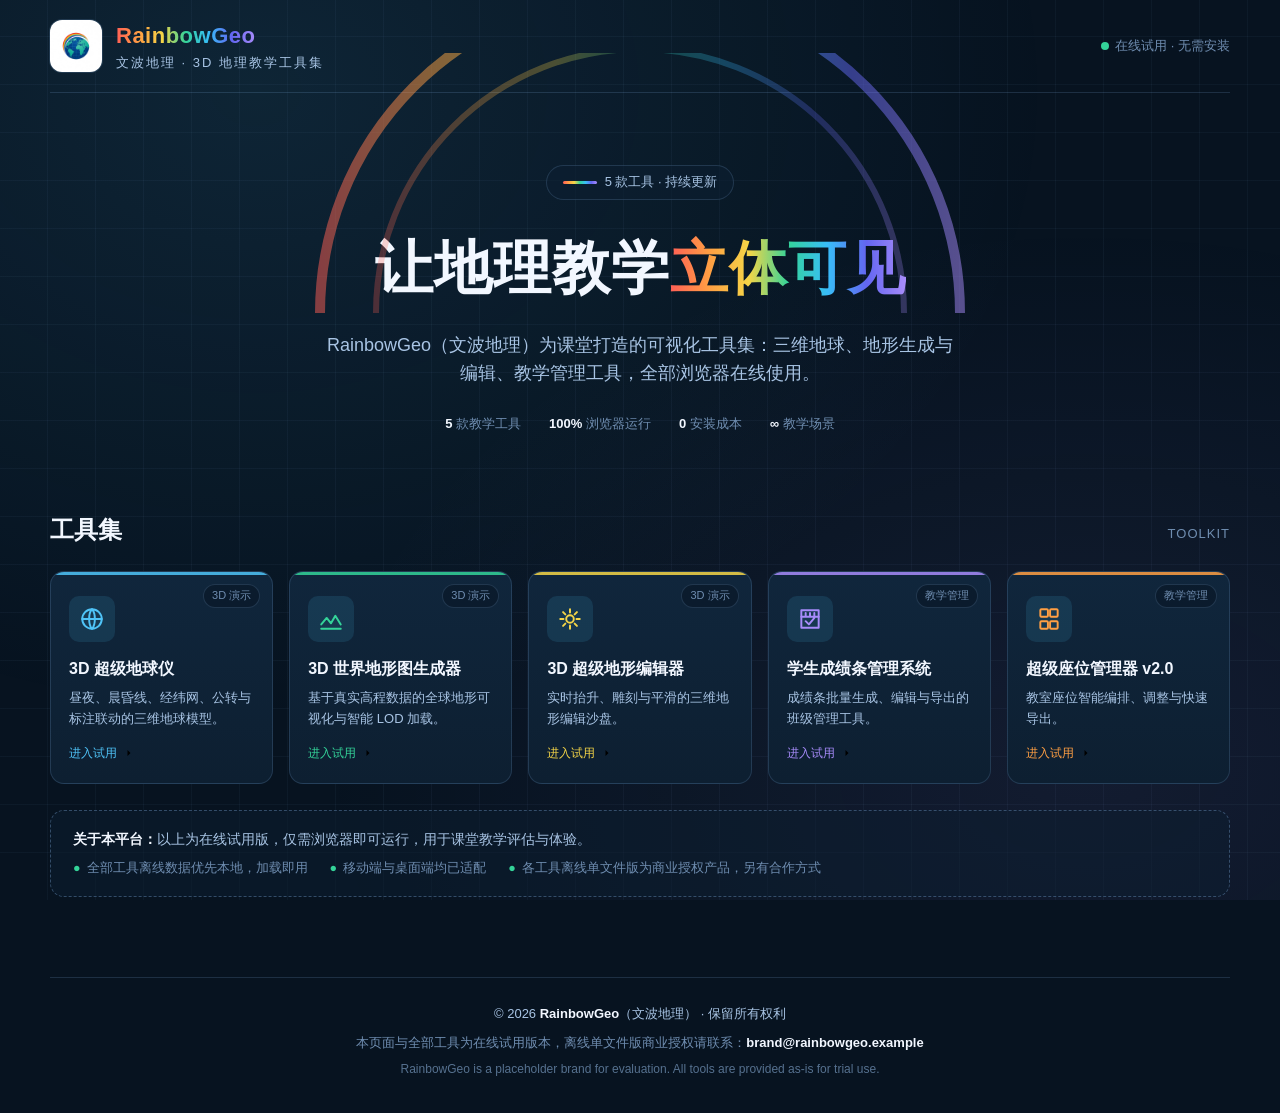
==== index.html @ 6d9ca39e "自动解压 v1.0" ====
<!DOCTYPE html>
<html lang="zh-CN">
<head>
<meta charset="UTF-8">
<meta name="viewport" content="width=device-width, initial-scale=1.0">
<title>RainbowGeo · 文波地理 — 3D 地理教学工具集</title>
<meta name="description" content="RainbowGeo（文波地理）3D 地理教学工具集：3D 超级地球仪、世界地形图生成器、地形编辑器、成绩条管理系统、座位管理器。在线免费试用。">
<link rel="icon" href="data:image/svg+xml,%3Csvg xmlns='http://www.w3.org/2000/svg' viewBox='0 0 100 100'%3E%3Ccircle cx='50' cy='50' r='46' fill='%231d4ed8'/%3E%3Cpath d='M15 62c8 10 20 16 35 16s27-6 35-16' stroke='%23f59e0b' stroke-width='7' fill='none'/%3E%3Cpath d='M50 8c-24 0-40 18-40 42 20 4 34-4 40-14 6 10 20 18 40 14 0-24-16-42-40-42z' fill='%2334d399'/%3E%3Cpath d='M12 36c20 6 34 2 38-6M88 36c-20 6-34 2-38-6' stroke='%23fff' stroke-width='3' fill='none'/%3E%3C/svg%3E">
<style>
  :root {
    --bg-deep: #071320;
    --bg-panel: #0d1f31;
    --bg-card: #10263c;
    --line: rgba(148, 197, 255, 0.16);
    --ink-hi: #f2f7ff;
    --ink-mid: #a8c4e4;
    --ink-low: #6f8db0;
    --accent: #4fc3f7;
    --rainbow: linear-gradient(90deg,#ff5f56,#ff9f43,#f5d547,#34d399,#38bdf8,#6366f1,#a78bfa);
    --radius: 14px;
  }
  * { margin: 0; padding: 0; box-sizing: border-box; }
  html { scroll-behavior: smooth; }
  body {
    font-family: -apple-system, BlinkMacSystemFont, "Segoe UI", Roboto, "PingFang SC", "Hiragino Sans GB", "Microsoft YaHei", sans-serif;
    background: var(--bg-deep);
    color: var(--ink-hi);
    line-height: 1.6;
    -webkit-font-smoothing: antialiased;
  }
  /* ===== 经纬网背景纹理（CSS 生成，轻量） ===== */
  .grid-bg {
    position: fixed; inset: 0; pointer-events: none; z-index: 0;
    background:
      radial-gradient(ellipse at 20% 10%, rgba(79,195,247,0.10), transparent 55%),
      radial-gradient(ellipse at 85% 85%, rgba(167,139,250,0.08), transparent 50%),
      repeating-linear-gradient(0deg, transparent 0 47px, rgba(148,197,255,0.045) 47px 48px),
      repeating-linear-gradient(90deg, transparent 0 47px, rgba(148,197,255,0.045) 47px 48px);
  }
  .wrap { position: relative; z-index: 1; max-width: 1180px; margin: 0 auto; padding: 0 24px; }

  /* ===== 顶部品牌栏 ===== */
  .brand-bar {
    display: flex; align-items: center; justify-content: space-between;
    padding: 18px 0; border-bottom: 1px solid var(--line);
  }
  .brand {
    display: flex; align-items: center; gap: 14px;
  }
  .brand-logo {
    width: 52px; height: 52px; border-radius: 12px; object-fit: cover;
    background: #0b1f33; box-shadow: 0 0 0 1px var(--line);
  }
  .brand-name { font-size: 22px; font-weight: 800; letter-spacing: 0.5px; }
  .brand-name em { font-style: normal; background: var(--rainbow); -webkit-background-clip: text; background-clip: text; color: transparent; }
  .brand-cn { font-size: 13px; color: var(--ink-mid); letter-spacing: 2px; }
  .brand-right { font-size: 13px; color: var(--ink-low); }
  .brand-right .dot { display: inline-block; width: 8px; height: 8px; border-radius: 50%; background: #34d399; margin-right: 6px; }

  /* ===== Hero ===== */
  .hero { padding: 72px 0 56px; text-align: center; position: relative; }
  .hero-badge {
    display: inline-flex; align-items: center; gap: 8px;
    font-size: 13px; color: var(--ink-mid);
    border: 1px solid var(--line); border-radius: 999px;
    padding: 6px 16px; margin-bottom: 22px;
    background: rgba(13,31,49,0.6);
  }
  .hero-badge .bar { width: 34px; height: 3px; border-radius: 2px; background: var(--rainbow); }
  .hero h1 { font-size: clamp(34px, 5.6vw, 58px); font-weight: 800; letter-spacing: 1px; }
  .hero h1 .ra { background: var(--rainbow); -webkit-background-clip: text; background-clip: text; color: transparent; }
  .hero .sub { margin-top: 16px; font-size: clamp(15px, 2vw, 18px); color: var(--ink-mid); max-width: 640px; margin-left: auto; margin-right: auto; }
  .hero .meta { margin-top: 26px; display: flex; justify-content: center; gap: 28px; flex-wrap: wrap; font-size: 13px; color: var(--ink-low); }
  .hero .meta b { color: var(--ink-hi); font-weight: 600; }
  .rainbow-arc { position: absolute; left: 50%; top: -40px; transform: translateX(-50%); width: 720px; max-width: 90vw; opacity: 0.5; pointer-events: none; }

  /* ===== 工具卡片 ===== */
  .tools { padding: 20px 0 40px; }
  .tools-head { display: flex; align-items: baseline; justify-content: space-between; margin-bottom: 22px; }
  .tools-head h2 { font-size: 24px; font-weight: 700; }
  .tools-head .en { font-size: 13px; color: var(--ink-low); letter-spacing: 1px; }
  .tool-grid { display: grid; grid-template-columns: repeat(5, 1fr); gap: 16px; }
  .tool-card {
    position: relative; display: block; text-decoration: none; color: inherit;
    background: linear-gradient(180deg, var(--bg-card), var(--bg-panel));
    border: 1px solid var(--line); border-radius: var(--radius);
    padding: 24px 18px 20px; overflow: hidden;
    transition: transform 0.18s ease, border-color 0.18s ease, box-shadow 0.18s ease;
  }
  .tool-card:hover { transform: translateY(-4px); border-color: rgba(79,195,247,0.5); box-shadow: 0 12px 30px rgba(0,0,0,0.35); }
  .tool-card .accent-line { position: absolute; top: 0; left: 0; right: 0; height: 3px; background: var(--accent, var(--rainbow)); opacity: 0.85; }
  .tool-icon {
    width: 46px; height: 46px; border-radius: 10px; display: flex; align-items: center; justify-content: center;
    background: rgba(79,195,247,0.12); margin-bottom: 14px;
  }
  .tool-icon svg { width: 26px; height: 26px; stroke: var(--accent, #4fc3f7); fill: none; stroke-width: 1.8; stroke-linecap: round; stroke-linejoin: round; }
  .tool-card h3 { font-size: 16px; font-weight: 700; margin-bottom: 6px; }
  .tool-card p { font-size: 13px; color: var(--ink-mid); min-height: 40px; }
  .tool-card .go { margin-top: 14px; font-size: 12px; color: var(--accent, #4fc3f7); display: flex; align-items: center; gap: 4px; }
  .tool-card .go svg { width: 12px; height: 12px; }
  .tool-tag {
    position: absolute; top: 12px; right: 12px; font-size: 11px; color: var(--ink-low);
    border: 1px solid var(--line); border-radius: 999px; padding: 2px 8px; background: rgba(7,19,32,0.5);
  }

  /* ===== 说明条 ===== */
  .notice {
    margin: 26px 0 40px; border: 1px dashed rgba(148,197,255,0.3); border-radius: var(--radius);
    padding: 18px 22px; font-size: 13.5px; color: var(--ink-mid);
    background: rgba(13,31,49,0.5);
  }
  .notice b { color: var(--ink-hi); font-weight: 600; }
  .notice .tips { margin-top: 8px; display: flex; gap: 22px; flex-wrap: wrap; font-size: 12.5px; color: var(--ink-low); }
  .notice .tips span { display: inline-flex; align-items: center; gap: 6px; }
  .notice .tips i { font-style: normal; color: #34d399; }

  /* ===== 版权栏 ===== */
  .copyright { border-top: 1px solid var(--line); padding: 26px 0 34px; text-align: center; font-size: 13px; color: var(--ink-low); }
  .copyright .brand-line { margin-bottom: 8px; color: var(--ink-mid); }
  .copyright .brand-line b { color: var(--ink-hi); }
  .copyright .lic { margin-top: 6px; font-size: 12px; color: #56718f; }

  /* ===== 响应式 ===== */
  @media (max-width: 1080px) {
    .tool-grid { grid-template-columns: repeat(3, 1fr); }
  }
  @media (max-width: 700px) {
    .tool-grid { grid-template-columns: 1fr; }
    .brand-bar { flex-direction: column; gap: 10px; }
    .hero { padding: 48px 0 36px; }
    .tool-card p { font-size: 14px; min-height: 0; }
    .tool-card .go { font-size: 13px; }
    .notice { font-size: 14px; }
  }
</style>
</head>
<body>
<div class="grid-bg"></div>

<!-- ===== 顶部品牌栏（品牌占位：logo 占位图 + 品牌名） ===== -->
<header class="brand-bar wrap">
  <div class="brand">
    <!-- ★ 商标图占位：正式商标 jpg 替换 rainbowgeo/assets/img/brand-logo.jpg 即可 -->
    <img class="brand-logo" src="assets/img/brand-logo.jpg" alt="RainbowGeo 商标（占位）">
    <div>
      <div class="brand-name"><em>RainbowGeo</em></div>
      <div class="brand-cn">文波地理 · 3D 地理教学工具集</div>
    </div>
  </div>
  <div class="brand-right"><span class="dot"></span>在线试用 · 无需安装</div>
</header>

<!-- ===== Hero ===== -->
<section class="hero wrap">
  <svg class="rainbow-arc" viewBox="0 0 720 260" aria-hidden="true">
    <defs>
      <linearGradient id="arcG" x1="0" y1="0" x2="1" y2="0">
        <stop offset="0" stop-color="#ff5f56"/><stop offset=".17" stop-color="#ff9f43"/>
        <stop offset=".34" stop-color="#f5d547"/><stop offset=".5" stop-color="#34d399"/>
        <stop offset=".66" stop-color="#38bdf8"/><stop offset=".83" stop-color="#6366f1"/><stop offset="1" stop-color="#a78bfa"/>
      </linearGradient>
    </defs>
    <path d="M40 260 a320 320 0 0 1 640 0" fill="none" stroke="url(#arcG)" stroke-width="10" stroke-linecap="round"/>
    <path d="M96 260 a264 264 0 0 1 528 0" fill="none" stroke="url(#arcG)" stroke-width="6" stroke-linecap="round" opacity=".55"/>
  </svg>
  <div class="hero-badge"><span class="bar"></span>5 款工具 · 持续更新</div>
  <h1>让地理教学<span class="ra">立体可见</span></h1>
  <p class="sub">RainbowGeo（文波地理）为课堂打造的可视化工具集：三维地球、地形生成与编辑、教学管理工具，全部浏览器在线使用。</p>
  <div class="meta">
    <span><b>5</b> 款教学工具</span>
    <span><b>100%</b> 浏览器运行</span>
    <span><b>0</b> 安装成本</span>
    <span><b>∞</b> 教学场景</span>
  </div>
</section>

<!-- ===== 工具导航 ===== -->
<section class="tools wrap">
  <div class="tools-head">
    <h2>工具集</h2>
    <span class="en">TOOLKIT</span>
  </div>
  <div class="tool-grid">

    <a class="tool-card" href="tools/globe/index.html" style="--accent:#4fc3f7">
      <span class="accent-line"></span><span class="tool-tag">3D 演示</span>
      <span class="tool-icon"><svg viewBox="0 0 24 24"><circle cx="12" cy="12" r="9"/><path d="M3 12h18M12 3c3.5 3.6 3.5 14.4 0 18M12 3c-3.5 3.6-3.5 14.4 0 18"/></svg></span>
      <h3>3D 超级地球仪</h3>
      <p>昼夜、晨昏线、经纬网、公转与标注联动的三维地球模型。</p>
      <span class="go">进入试用 <svg viewBox="0 0 24 24"><path d="M5 12h14M13 6l6 6-6 6"/></svg></span>
    </a>

    <a class="tool-card" href="tools/terrain-gen/index.html" style="--accent:#34d399">
      <span class="accent-line"></span><span class="tool-tag">3D 演示</span>
      <span class="tool-icon"><svg viewBox="0 0 24 24"><path d="M3 17l5-6 4 5 4-7 5 8"/><path d="M3 21h18"/></svg></span>
      <h3>3D 世界地形图生成器</h3>
      <p>基于真实高程数据的全球地形可视化与智能 LOD 加载。</p>
      <span class="go">进入试用 <svg viewBox="0 0 24 24"><path d="M5 12h14M13 6l6 6-6 6"/></svg></span>
    </a>

    <a class="tool-card" href="tools/terrain-edit/index.html" style="--accent:#f5d547">
      <span class="accent-line"></span><span class="tool-tag">3D 演示</span>
      <span class="tool-icon"><svg viewBox="0 0 24 24"><path d="M12 3v3M12 18v3M3 12h3M18 12h3M5.6 5.6l2.1 2.1M16.3 16.3l2.1 2.1M18.4 5.6l-2.1 2.1M7.7 16.3l-2.1 2.1"/><circle cx="12" cy="12" r="3.5"/></svg></span>
      <h3>3D 超级地形编辑器</h3>
      <p>实时抬升、雕刻与平滑的三维地形编辑沙盘。</p>
      <span class="go">进入试用 <svg viewBox="0 0 24 24"><path d="M5 12h14M13 6l6 6-6 6"/></svg></span>
    </a>

    <a class="tool-card" href="tools/grades/index.html" style="--accent:#a78bfa">
      <span class="accent-line"></span><span class="tool-tag">教学管理</span>
      <span class="tool-icon"><svg viewBox="0 0 24 24"><path d="M4 4h16v16H4z"/><path d="M4 10h16M8 6.5v3M12 6.5v3M16 6.5v3M8 14l3 3 5-6"/></svg></span>
      <h3>学生成绩条管理系统</h3>
      <p>成绩条批量生成、编辑与导出的班级管理工具。</p>
      <span class="go">进入试用 <svg viewBox="0 0 24 24"><path d="M5 12h14M13 6l6 6-6 6"/></svg></span>
    </a>

    <a class="tool-card" href="tools/seats/index.html" style="--accent:#ff9f43">
      <span class="accent-line"></span><span class="tool-tag">教学管理</span>
      <span class="tool-icon"><svg viewBox="0 0 24 24"><rect x="4" y="3" width="7" height="7" rx="1"/><rect x="13" y="3" width="7" height="7" rx="1"/><rect x="4" y="14" width="7" height="7" rx="1"/><rect x="13" y="14" width="7" height="7" rx="1"/></svg></span>
      <h3>超级座位管理器 v2.0</h3>
      <p>教室座位智能编排、调整与快速导出。</p>
      <span class="go">进入试用 <svg viewBox="0 0 24 24"><path d="M5 12h14M13 6l6 6-6 6"/></svg></span>
    </a>

  </div>

  <div class="notice">
    <b>关于本平台：</b>以上为在线试用版，仅需浏览器即可运行，用于课堂教学评估与体验。<br>
    <div class="tips">
      <span><i>●</i> 全部工具离线数据优先本地，加载即用</span>
      <span><i>●</i> 移动端与桌面端均已适配</span>
      <span><i>●</i> 各工具离线单文件版为商业授权产品，另有合作方式</span>
    </div>
  </div>
</section>

<!-- ===== 版权栏（品牌占位：版权信息） ===== -->
<footer class="copyright wrap">
  <div class="brand-line">© 2026 <b>RainbowGeo</b>（文波地理） · 保留所有权利</div>
  <div>本页面与全部工具为在线试用版本，离线单文件版商业授权请联系：<b style="color:var(--ink-hi)">brand@rainbowgeo.example</b></div>
  <div class="lic">RainbowGeo is a placeholder brand for evaluation. All tools are provided as-is for trial use.</div>
</footer>

</body>
</html>
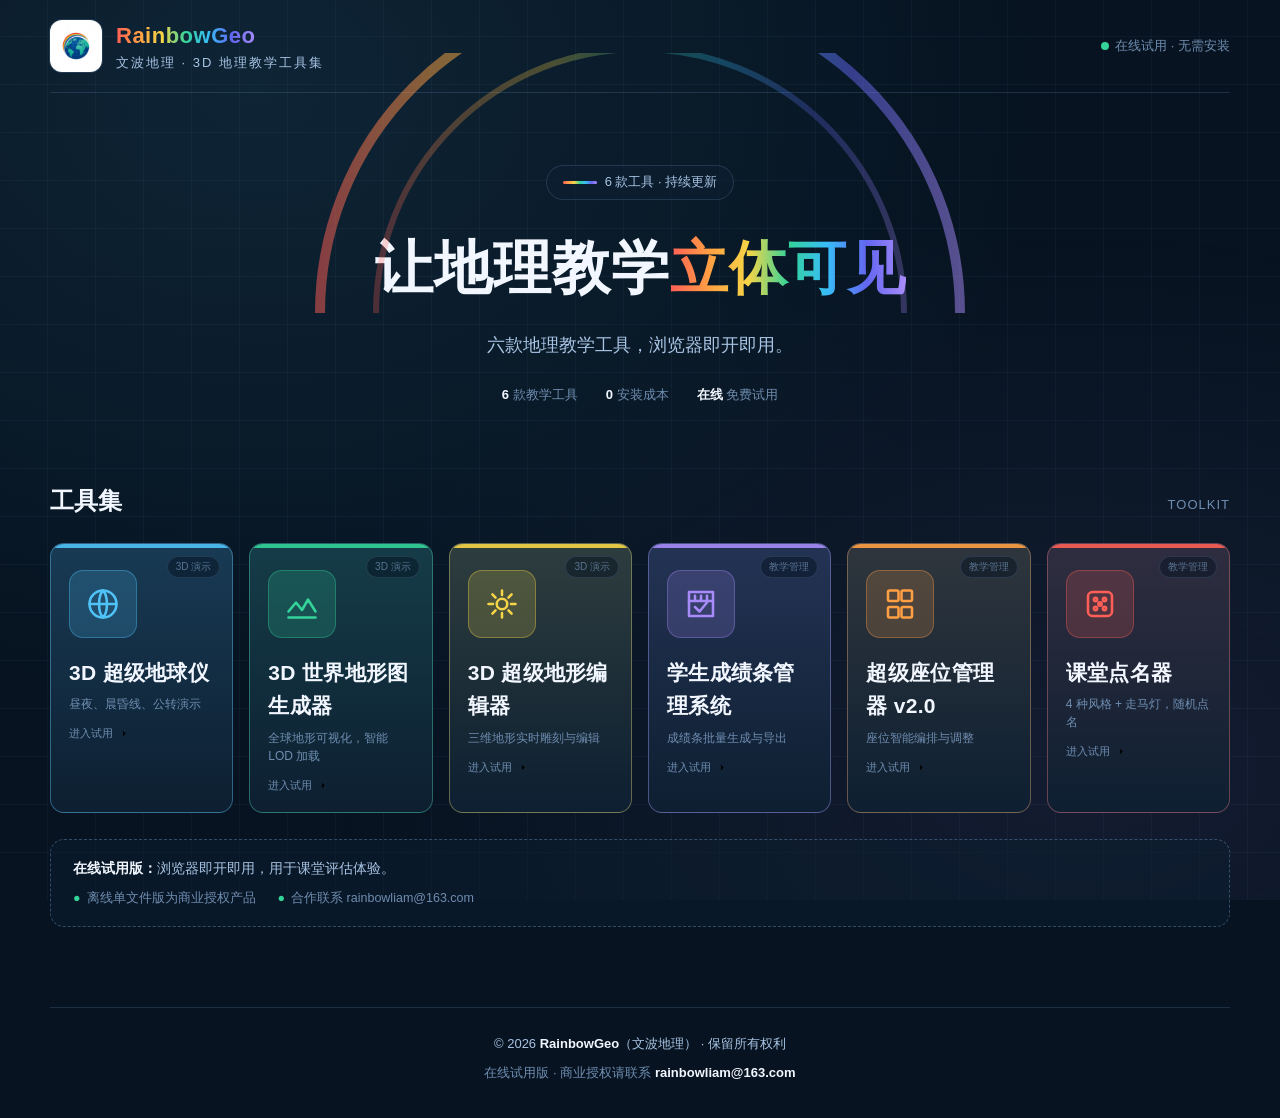
==== commit fb5533df: "自动解压 v1.0" ====
--- a/index.html
+++ b/index.html
@@ -4,7 +4,7 @@
 <meta charset="UTF-8">
 <meta name="viewport" content="width=device-width, initial-scale=1.0">
 <title>RainbowGeo · 文波地理 — 3D 地理教学工具集</title>
-<meta name="description" content="RainbowGeo（文波地理）3D 地理教学工具集：3D 超级地球仪、世界地形图生成器、地形编辑器、成绩条管理系统、座位管理器。在线免费试用。">
+<meta name="description" content="RainbowGeo（文波地理）3D 地理教学工具集：3D 超级地球仪、世界地形图生成器、地形编辑器、成绩条管理系统、座位管理器、课堂点名器。在线免费试用。">
 <link rel="icon" href="data:image/svg+xml,%3Csvg xmlns='http://www.w3.org/2000/svg' viewBox='0 0 100 100'%3E%3Ccircle cx='50' cy='50' r='46' fill='%231d4ed8'/%3E%3Cpath d='M15 62c8 10 20 16 35 16s27-6 35-16' stroke='%23f59e0b' stroke-width='7' fill='none'/%3E%3Cpath d='M50 8c-24 0-40 18-40 42 20 4 34-4 40-14 6 10 20 18 40 14 0-24-16-42-40-42z' fill='%2334d399'/%3E%3Cpath d='M12 36c20 6 34 2 38-6M88 36c-20 6-34 2-38-6' stroke='%23fff' stroke-width='3' fill='none'/%3E%3C/svg%3E">
 <style>
   :root {
@@ -79,28 +79,31 @@
   .tools-head { display: flex; align-items: baseline; justify-content: space-between; margin-bottom: 22px; }
   .tools-head h2 { font-size: 24px; font-weight: 700; }
   .tools-head .en { font-size: 13px; color: var(--ink-low); letter-spacing: 1px; }
-  .tool-grid { display: grid; grid-template-columns: repeat(5, 1fr); gap: 16px; }
+  .tool-grid { display: grid; grid-template-columns: repeat(6, 1fr); gap: 16px; }
   .tool-card {
     position: relative; display: block; text-decoration: none; color: inherit;
-    background: linear-gradient(180deg, var(--bg-card), var(--bg-panel));
-    border: 1px solid var(--line); border-radius: var(--radius);
-    padding: 24px 18px 20px; overflow: hidden;
+    background: var(--bg-card);
+    background: linear-gradient(180deg, color-mix(in srgb, var(--accent, #4fc3f7) 13%, var(--bg-card)), var(--bg-panel));
+    border: 1px solid color-mix(in srgb, var(--accent, #4fc3f7) 30%, var(--line));
+    border-radius: var(--radius);
+    padding: 26px 18px 18px; overflow: hidden;
     transition: transform 0.18s ease, border-color 0.18s ease, box-shadow 0.18s ease;
   }
-  .tool-card:hover { transform: translateY(-4px); border-color: rgba(79,195,247,0.5); box-shadow: 0 12px 30px rgba(0,0,0,0.35); }
-  .tool-card .accent-line { position: absolute; top: 0; left: 0; right: 0; height: 3px; background: var(--accent, var(--rainbow)); opacity: 0.85; }
+  .tool-card:hover { transform: translateY(-4px); border-color: var(--accent, #4fc3f7); box-shadow: 0 12px 30px color-mix(in srgb, var(--accent, #4fc3f7) 18%, rgba(0,0,0,0.35)); }
+  .tool-card .accent-line { position: absolute; top: 0; left: 0; right: 0; height: 4px; background: var(--accent, var(--rainbow)); opacity: 0.9; }
   .tool-icon {
-    width: 46px; height: 46px; border-radius: 10px; display: flex; align-items: center; justify-content: center;
-    background: rgba(79,195,247,0.12); margin-bottom: 14px;
-  }
-  .tool-icon svg { width: 26px; height: 26px; stroke: var(--accent, #4fc3f7); fill: none; stroke-width: 1.8; stroke-linecap: round; stroke-linejoin: round; }
-  .tool-card h3 { font-size: 16px; font-weight: 700; margin-bottom: 6px; }
-  .tool-card p { font-size: 13px; color: var(--ink-mid); min-height: 40px; }
-  .tool-card .go { margin-top: 14px; font-size: 12px; color: var(--accent, #4fc3f7); display: flex; align-items: center; gap: 4px; }
-  .tool-card .go svg { width: 12px; height: 12px; }
+    width: 68px; height: 68px; border-radius: 14px; display: flex; align-items: center; justify-content: center;
+    background: color-mix(in srgb, var(--accent, #4fc3f7) 18%, transparent); margin-bottom: 18px;
+    box-shadow: inset 0 0 0 1px color-mix(in srgb, var(--accent, #4fc3f7) 35%, transparent);
+  }
+  .tool-icon svg { width: 36px; height: 36px; stroke: var(--accent, #4fc3f7); fill: none; stroke-width: 1.7; stroke-linecap: round; stroke-linejoin: round; }
+  .tool-card h3 { font-size: 21px; font-weight: 800; margin-bottom: 6px; letter-spacing: .3px; }
+  .tool-card p { font-size: 12px; color: var(--ink-low); line-height: 1.5; }
+  .tool-card .go { margin-top: 12px; font-size: 11px; color: var(--ink-low); display: flex; align-items: center; gap: 4px; }
+  .tool-card .go svg { width: 11px; height: 11px; }
   .tool-tag {
-    position: absolute; top: 12px; right: 12px; font-size: 11px; color: var(--ink-low);
-    border: 1px solid var(--line); border-radius: 999px; padding: 2px 8px; background: rgba(7,19,32,0.5);
+    position: absolute; top: 12px; right: 12px; font-size: 10px; color: rgba(111,141,176,0.75);
+    border: 1px solid rgba(148,197,255,0.14); border-radius: 999px; padding: 2px 8px; background: rgba(7,19,32,0.5);
   }
 
   /* ===== 说明条 ===== */
@@ -128,9 +131,9 @@
     .tool-grid { grid-template-columns: 1fr; }
     .brand-bar { flex-direction: column; gap: 10px; }
     .hero { padding: 48px 0 36px; }
-    .tool-card p { font-size: 14px; min-height: 0; }
-    .tool-card .go { font-size: 13px; }
-    .notice { font-size: 14px; }
+    .tool-card p { font-size: 13px; }
+    .tool-card .go { font-size: 12px; }
+    .notice { font-size: 13.5px; }
   }
 </style>
 </head>
@@ -163,14 +166,13 @@
     <path d="M40 260 a320 320 0 0 1 640 0" fill="none" stroke="url(#arcG)" stroke-width="10" stroke-linecap="round"/>
     <path d="M96 260 a264 264 0 0 1 528 0" fill="none" stroke="url(#arcG)" stroke-width="6" stroke-linecap="round" opacity=".55"/>
   </svg>
-  <div class="hero-badge"><span class="bar"></span>5 款工具 · 持续更新</div>
+  <div class="hero-badge"><span class="bar"></span>6 款工具 · 持续更新</div>
   <h1>让地理教学<span class="ra">立体可见</span></h1>
-  <p class="sub">RainbowGeo（文波地理）为课堂打造的可视化工具集：三维地球、地形生成与编辑、教学管理工具，全部浏览器在线使用。</p>
+  <p class="sub">六款地理教学工具，浏览器即开即用。</p>
   <div class="meta">
-    <span><b>5</b> 款教学工具</span>
-    <span><b>100%</b> 浏览器运行</span>
+    <span><b>6</b> 款教学工具</span>
     <span><b>0</b> 安装成本</span>
-    <span><b>∞</b> 教学场景</span>
+    <span><b>在线</b> 免费试用</span>
   </div>
 </section>
 
@@ -186,7 +188,7 @@
       <span class="accent-line"></span><span class="tool-tag">3D 演示</span>
       <span class="tool-icon"><svg viewBox="0 0 24 24"><circle cx="12" cy="12" r="9"/><path d="M3 12h18M12 3c3.5 3.6 3.5 14.4 0 18M12 3c-3.5 3.6-3.5 14.4 0 18"/></svg></span>
       <h3>3D 超级地球仪</h3>
-      <p>昼夜、晨昏线、经纬网、公转与标注联动的三维地球模型。</p>
+      <p>昼夜、晨昏线、公转演示</p>
       <span class="go">进入试用 <svg viewBox="0 0 24 24"><path d="M5 12h14M13 6l6 6-6 6"/></svg></span>
     </a>
 
@@ -194,7 +196,7 @@
       <span class="accent-line"></span><span class="tool-tag">3D 演示</span>
       <span class="tool-icon"><svg viewBox="0 0 24 24"><path d="M3 17l5-6 4 5 4-7 5 8"/><path d="M3 21h18"/></svg></span>
       <h3>3D 世界地形图生成器</h3>
-      <p>基于真实高程数据的全球地形可视化与智能 LOD 加载。</p>
+      <p>全球地形可视化，智能 LOD 加载</p>
       <span class="go">进入试用 <svg viewBox="0 0 24 24"><path d="M5 12h14M13 6l6 6-6 6"/></svg></span>
     </a>
 
@@ -202,7 +204,7 @@
       <span class="accent-line"></span><span class="tool-tag">3D 演示</span>
       <span class="tool-icon"><svg viewBox="0 0 24 24"><path d="M12 3v3M12 18v3M3 12h3M18 12h3M5.6 5.6l2.1 2.1M16.3 16.3l2.1 2.1M18.4 5.6l-2.1 2.1M7.7 16.3l-2.1 2.1"/><circle cx="12" cy="12" r="3.5"/></svg></span>
       <h3>3D 超级地形编辑器</h3>
-      <p>实时抬升、雕刻与平滑的三维地形编辑沙盘。</p>
+      <p>三维地形实时雕刻与编辑</p>
       <span class="go">进入试用 <svg viewBox="0 0 24 24"><path d="M5 12h14M13 6l6 6-6 6"/></svg></span>
     </a>
 
@@ -210,7 +212,7 @@
       <span class="accent-line"></span><span class="tool-tag">教学管理</span>
       <span class="tool-icon"><svg viewBox="0 0 24 24"><path d="M4 4h16v16H4z"/><path d="M4 10h16M8 6.5v3M12 6.5v3M16 6.5v3M8 14l3 3 5-6"/></svg></span>
       <h3>学生成绩条管理系统</h3>
-      <p>成绩条批量生成、编辑与导出的班级管理工具。</p>
+      <p>成绩条批量生成与导出</p>
       <span class="go">进入试用 <svg viewBox="0 0 24 24"><path d="M5 12h14M13 6l6 6-6 6"/></svg></span>
     </a>
 
@@ -218,18 +220,25 @@
       <span class="accent-line"></span><span class="tool-tag">教学管理</span>
       <span class="tool-icon"><svg viewBox="0 0 24 24"><rect x="4" y="3" width="7" height="7" rx="1"/><rect x="13" y="3" width="7" height="7" rx="1"/><rect x="4" y="14" width="7" height="7" rx="1"/><rect x="13" y="14" width="7" height="7" rx="1"/></svg></span>
       <h3>超级座位管理器 v2.0</h3>
-      <p>教室座位智能编排、调整与快速导出。</p>
+      <p>座位智能编排与调整</p>
+      <span class="go">进入试用 <svg viewBox="0 0 24 24"><path d="M5 12h14M13 6l6 6-6 6"/></svg></span>
+    </a>
+
+    <a class="tool-card" href="tools/roll-call/index.html" style="--accent:#ff5f56">
+      <span class="accent-line"></span><span class="tool-tag">教学管理</span>
+      <span class="tool-icon"><svg viewBox="0 0 24 24"><rect x="4" y="4" width="16" height="16" rx="3"/><circle cx="9" cy="9" r="1.1"/><circle cx="15" cy="9" r="1.1"/><circle cx="9" cy="15" r="1.1"/><circle cx="15" cy="15" r="1.1"/><circle cx="12" cy="12" r="1.1"/></svg></span>
+      <h3>课堂点名器</h3>
+      <p>4 种风格 + 走马灯，随机点名</p>
       <span class="go">进入试用 <svg viewBox="0 0 24 24"><path d="M5 12h14M13 6l6 6-6 6"/></svg></span>
     </a>
 
   </div>
 
   <div class="notice">
-    <b>关于本平台：</b>以上为在线试用版，仅需浏览器即可运行，用于课堂教学评估与体验。<br>
+    <b>在线试用版：</b>浏览器即开即用，用于课堂评估体验。<br>
     <div class="tips">
-      <span><i>●</i> 全部工具离线数据优先本地，加载即用</span>
-      <span><i>●</i> 移动端与桌面端均已适配</span>
-      <span><i>●</i> 各工具离线单文件版为商业授权产品，另有合作方式</span>
+      <span><i>●</i> 离线单文件版为商业授权产品</span>
+      <span><i>●</i> 合作联系 rainbowliam@163.com</span>
     </div>
   </div>
 </section>
@@ -237,8 +246,7 @@
 <!-- ===== 版权栏（品牌占位：版权信息） ===== -->
 <footer class="copyright wrap">
   <div class="brand-line">© 2026 <b>RainbowGeo</b>（文波地理） · 保留所有权利</div>
-  <div>本页面与全部工具为在线试用版本，离线单文件版商业授权请联系：<b style="color:var(--ink-hi)">brand@rainbowgeo.example</b></div>
-  <div class="lic">RainbowGeo is a placeholder brand for evaluation. All tools are provided as-is for trial use.</div>
+  <div>在线试用版 · 商业授权请联系 <b style="color:var(--ink-hi)">rainbowliam@163.com</b></div>
 </footer>
 
 </body>
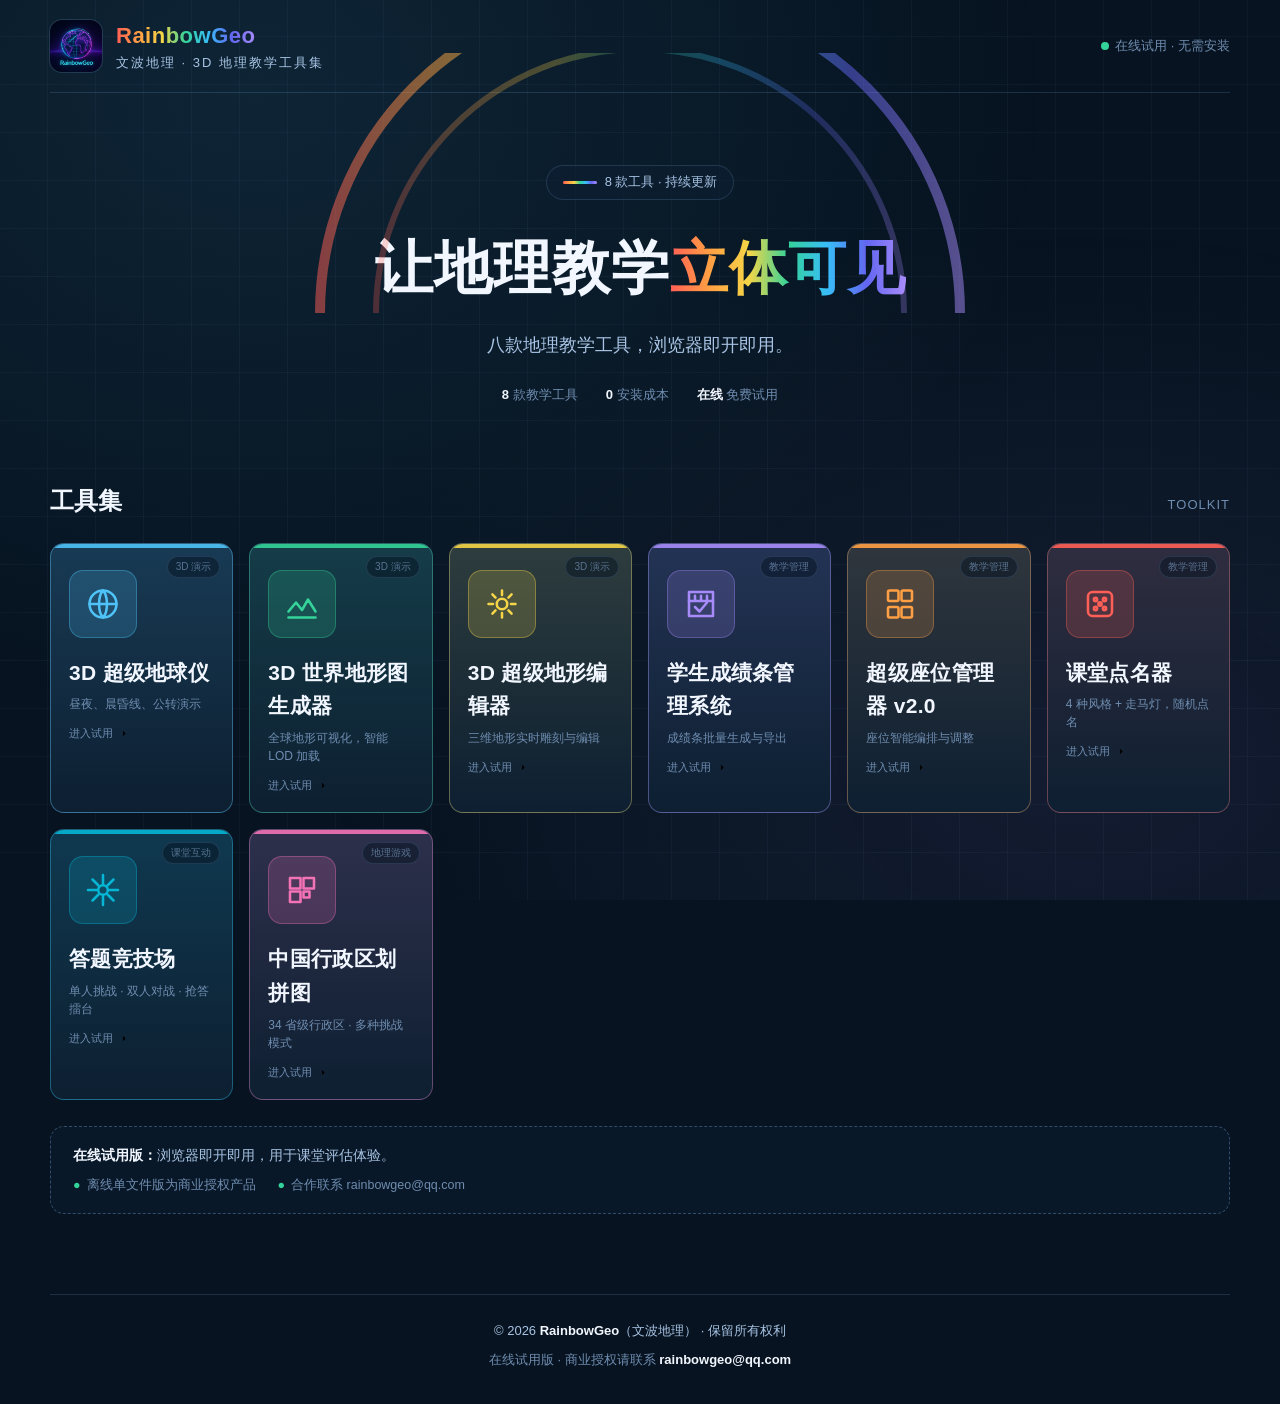
==== commit 0be42652: "自动解压（v2.0）" ====
--- a/index.html
+++ b/index.html
@@ -166,11 +166,11 @@
     <path d="M40 260 a320 320 0 0 1 640 0" fill="none" stroke="url(#arcG)" stroke-width="10" stroke-linecap="round"/>
     <path d="M96 260 a264 264 0 0 1 528 0" fill="none" stroke="url(#arcG)" stroke-width="6" stroke-linecap="round" opacity=".55"/>
   </svg>
-  <div class="hero-badge"><span class="bar"></span>6 款工具 · 持续更新</div>
+  <div class="hero-badge"><span class="bar"></span>8 款工具 · 持续更新</div>
   <h1>让地理教学<span class="ra">立体可见</span></h1>
-  <p class="sub">六款地理教学工具，浏览器即开即用。</p>
+  <p class="sub">八款地理教学工具，浏览器即开即用。</p>
   <div class="meta">
-    <span><b>6</b> 款教学工具</span>
+    <span><b>8</b> 款教学工具</span>
     <span><b>0</b> 安装成本</span>
     <span><b>在线</b> 免费试用</span>
   </div>
@@ -232,13 +232,29 @@
       <span class="go">进入试用 <svg viewBox="0 0 24 24"><path d="M5 12h14M13 6l6 6-6 6"/></svg></span>
     </a>
 
+    <a class="tool-card" href="tools/quiz/index.html" style="--accent:#06b6d4">
+      <span class="accent-line"></span><span class="tool-tag">课堂互动</span>
+      <span class="tool-icon"><svg viewBox="0 0 24 24"><path d="M12 2v6M12 16v6M2 12h6M16 12h6M5 5l4 4M15 15l4 4M19 5l-4 4M9 15l-4 4"/><circle cx="12" cy="12" r="3.2"/></svg></span>
+      <h3>答题竞技场</h3>
+      <p>单人挑战 · 双人对战 · 抢答擂台</p>
+      <span class="go">进入试用 <svg viewBox="0 0 24 24"><path d="M5 12h14M13 6l6 6-6 6"/></svg></span>
+    </a>
+
+    <a class="tool-card" href="tools/china-map/index.html" style="--accent:#f472b6">
+      <span class="accent-line"></span><span class="tool-tag">地理游戏</span>
+      <span class="tool-icon"><svg viewBox="0 0 24 24"><path d="M4 4h7v7H4zM13 4h7v7h-7zM4 13h7v7H4z"/><path d="M13 13h4v4h-4z"/></svg></span>
+      <h3>中国行政区划拼图</h3>
+      <p>34 省级行政区 · 多种挑战模式</p>
+      <span class="go">进入试用 <svg viewBox="0 0 24 24"><path d="M5 12h14M13 6l6 6-6 6"/></svg></span>
+    </a>
+
   </div>
 
   <div class="notice">
     <b>在线试用版：</b>浏览器即开即用，用于课堂评估体验。<br>
     <div class="tips">
       <span><i>●</i> 离线单文件版为商业授权产品</span>
-      <span><i>●</i> 合作联系 rainbowliam@163.com</span>
+      <span><i>●</i> 合作联系 rainbowgeo@qq.com</span>
     </div>
   </div>
 </section>
@@ -246,7 +262,7 @@
 <!-- ===== 版权栏（品牌占位：版权信息） ===== -->
 <footer class="copyright wrap">
   <div class="brand-line">© 2026 <b>RainbowGeo</b>（文波地理） · 保留所有权利</div>
-  <div>在线试用版 · 商业授权请联系 <b style="color:var(--ink-hi)">rainbowliam@163.com</b></div>
+  <div>在线试用版 · 商业授权请联系 <b style="color:var(--ink-hi)">rainbowgeo@qq.com</b></div>
 </footer>
 
 </body>
